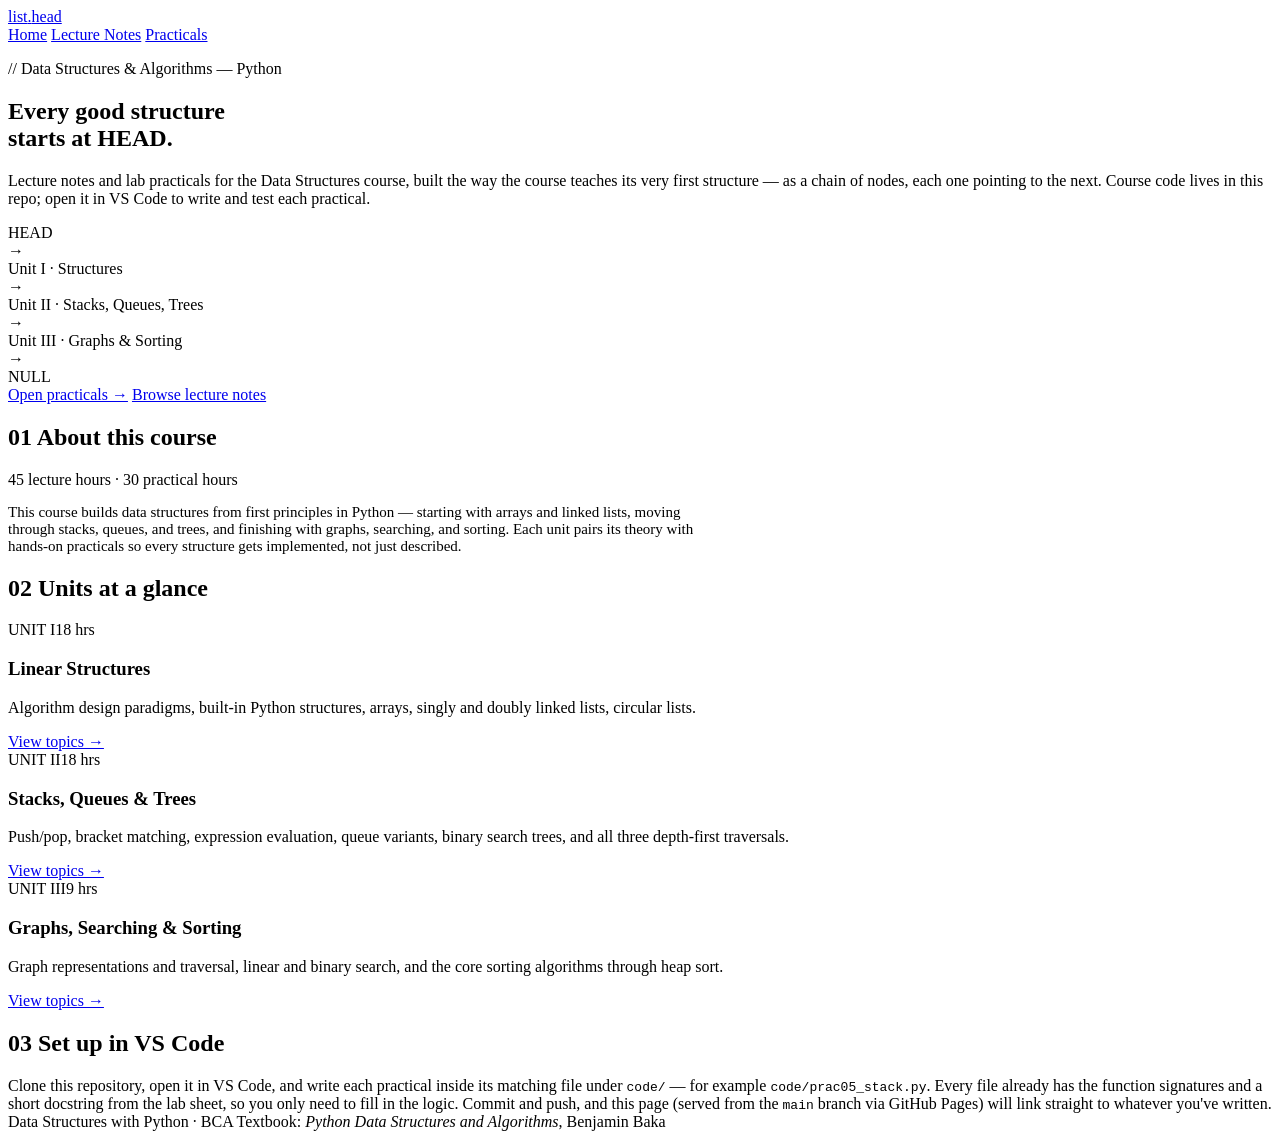
==== index.html @ 686e690a "save changes" ====
<!DOCTYPE html>
<html lang="en">
<head>
<meta charset="UTF-8">
<meta name="viewport" content="width=device-width, initial-scale=1.0">
<title>Data Structures with Python — Course Hub</title>
<meta name="description" content="Lecture notes and lab practicals for Data Structures with Python.">
<link rel="preconnect" href="https://fonts.googleapis.com">
<link href="https://fonts.googleapis.com/css2?family=IBM+Plex+Sans:wght@400;500;600;700&family=JetBrains+Mono:wght@400;500;600;700&display=swap" rel="stylesheet">
<link rel="stylesheet" href="css/style.css">
</head>
<body>

<header class="site-header">
  <div class="wrap">
    <a class="brand" href="index.html">list<span class="dot">.</span>head</a>
    <nav class="main-nav">
      <a href="index.html">Home</a>
      <a href="notes.html">Lecture Notes</a>
      <a href="practicals.html">Practicals</a>
    </nav>
  </div>
</header>

<section class="hero">
  <div class="wrap">
    <p class="eyebrow">// Data Structures &amp; Algorithms — Python</p>
    <h1 class="hero-title">Every good structure<br>starts at <span class="accent">HEAD</span>.</h1>
    <p class="hero-sub">
      Lecture notes and lab practicals for the Data Structures course, built the way
      the course teaches its very first structure — as a chain of nodes, each one
      pointing to the next. Course code lives in this repo; open it in VS&nbsp;Code
      to write and test each practical.
    </p>

    <div class="hero-diagram">
      <div class="chain">
        <div class="chain-node"><div class="node-box is-head">HEAD</div></div>
        <div class="pointer">→</div>
        <div class="chain-node"><div class="node-box is-active">Unit I · Structures</div></div>
        <div class="pointer">→</div>
        <div class="chain-node"><div class="node-box">Unit II · Stacks, Queues, Trees</div></div>
        <div class="pointer">→</div>
        <div class="chain-node"><div class="node-box">Unit III · Graphs &amp; Sorting</div></div>
        <div class="pointer">→</div>
        <div class="chain-node"><div class="node-box is-null">NULL</div></div>
      </div>
    </div>

    <div class="cta-row">
      <a class="btn btn-primary" href="practicals.html">Open practicals →</a>
      <a class="btn btn-secondary" href="notes.html">Browse lecture notes</a>
    </div>
  </div>
</section>

<section class="block reveal">
  <div class="wrap">
    <div class="section-head">
      <h2 class="section-title"><span class="idx">01</span> About this course</h2>
      <span class="section-note">45 lecture hours · 30 practical hours</span>
    </div>
    <p style="color:var(--muted); max-width:720px; font-size:15px;">
      This course builds data structures from first principles in Python — starting
      with arrays and linked lists, moving through stacks, queues, and trees, and
      finishing with graphs, searching, and sorting. Each unit pairs its theory with
      hands-on practicals so every structure gets implemented, not just described.
    </p>
  </div>
</section>

<section class="block reveal">
  <div class="wrap">
    <div class="section-head">
      <h2 class="section-title"><span class="idx">02</span> Units at a glance</h2>
    </div>
    <div class="units-grid">
      <div class="unit-card">
        <div class="unit-meta"><span>UNIT I</span><span class="unit-hours">18 hrs</span></div>
        <h3>Linear Structures</h3>
        <p>Algorithm design paradigms, built-in Python structures, arrays, singly
          and doubly linked lists, circular lists.</p>
        <a class="unit-link" href="notes.html#unit1">View topics →</a>
      </div>
      <div class="unit-card">
        <div class="unit-meta"><span>UNIT II</span><span class="unit-hours">18 hrs</span></div>
        <h3>Stacks, Queues &amp; Trees</h3>
        <p>Push/pop, bracket matching, expression evaluation, queue variants, binary
          search trees, and all three depth-first traversals.</p>
        <a class="unit-link" href="notes.html#unit2">View topics →</a>
      </div>
      <div class="unit-card">
        <div class="unit-meta"><span>UNIT III</span><span class="unit-hours">9 hrs</span></div>
        <h3>Graphs, Searching &amp; Sorting</h3>
        <p>Graph representations and traversal, linear and binary search, and the
          core sorting algorithms through heap sort.</p>
        <a class="unit-link" href="notes.html#unit3">View topics →</a>
      </div>
    </div>
  </div>
</section>

<section class="block reveal">
  <div class="wrap">
    <div class="section-head">
      <h2 class="section-title"><span class="idx">03</span> Set up in VS Code</h2>
    </div>
    <div class="callout">
      Clone this repository, open it in VS Code, and write each practical inside its
      matching file under <code>code/</code> — for example <code>code/prac05_stack.py</code>.
      Every file already has the function signatures and a short docstring from the
      lab sheet, so you only need to fill in the logic. Commit and push, and this
      page (served from the <code>main</code> branch via GitHub Pages) will link
      straight to whatever you've written.
    </div>
  </div>
</section>

<footer class="site-footer">
  <div class="wrap">
    <span>Data Structures with Python · BCA</span>
    <span>Textbook: <em>Python Data Structures and Algorithms</em>, Benjamin Baka</span>
  </div>
</footer>

<script src="js/script.js"></script>
</body>
</html>
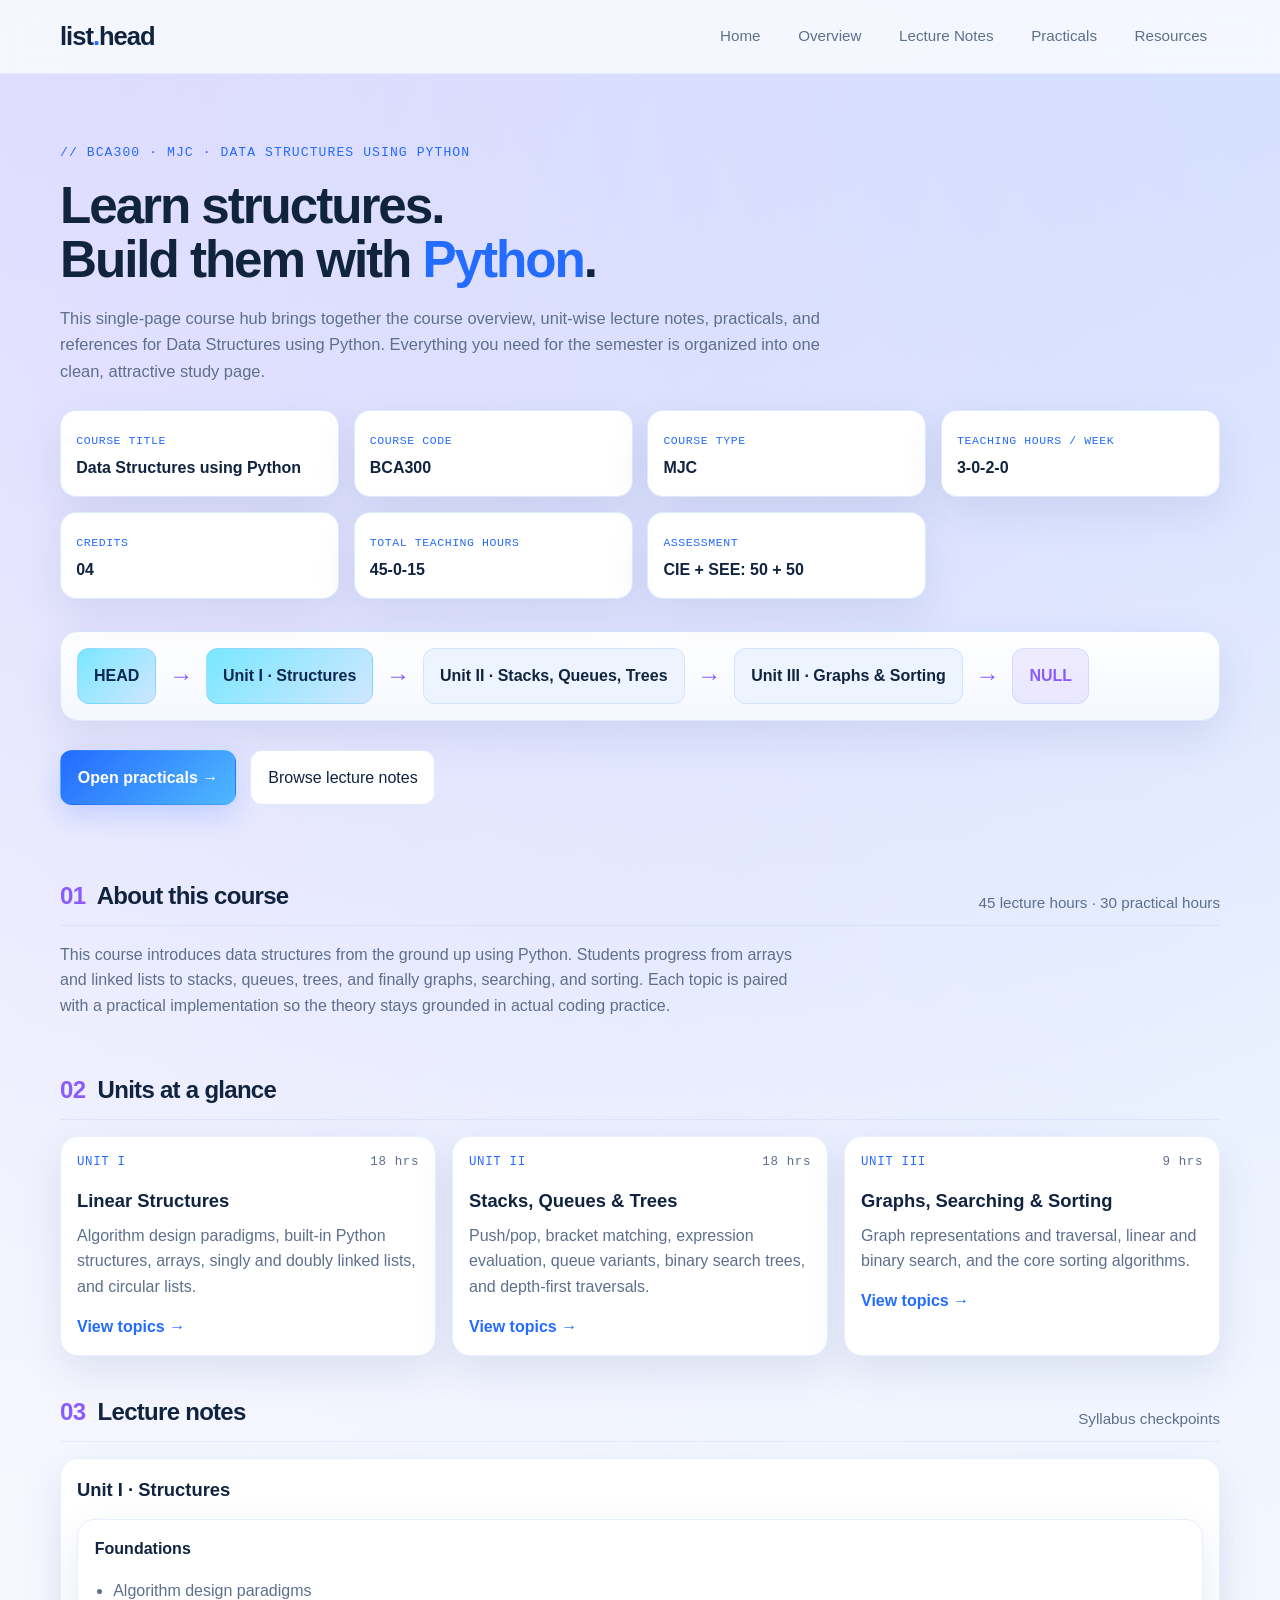
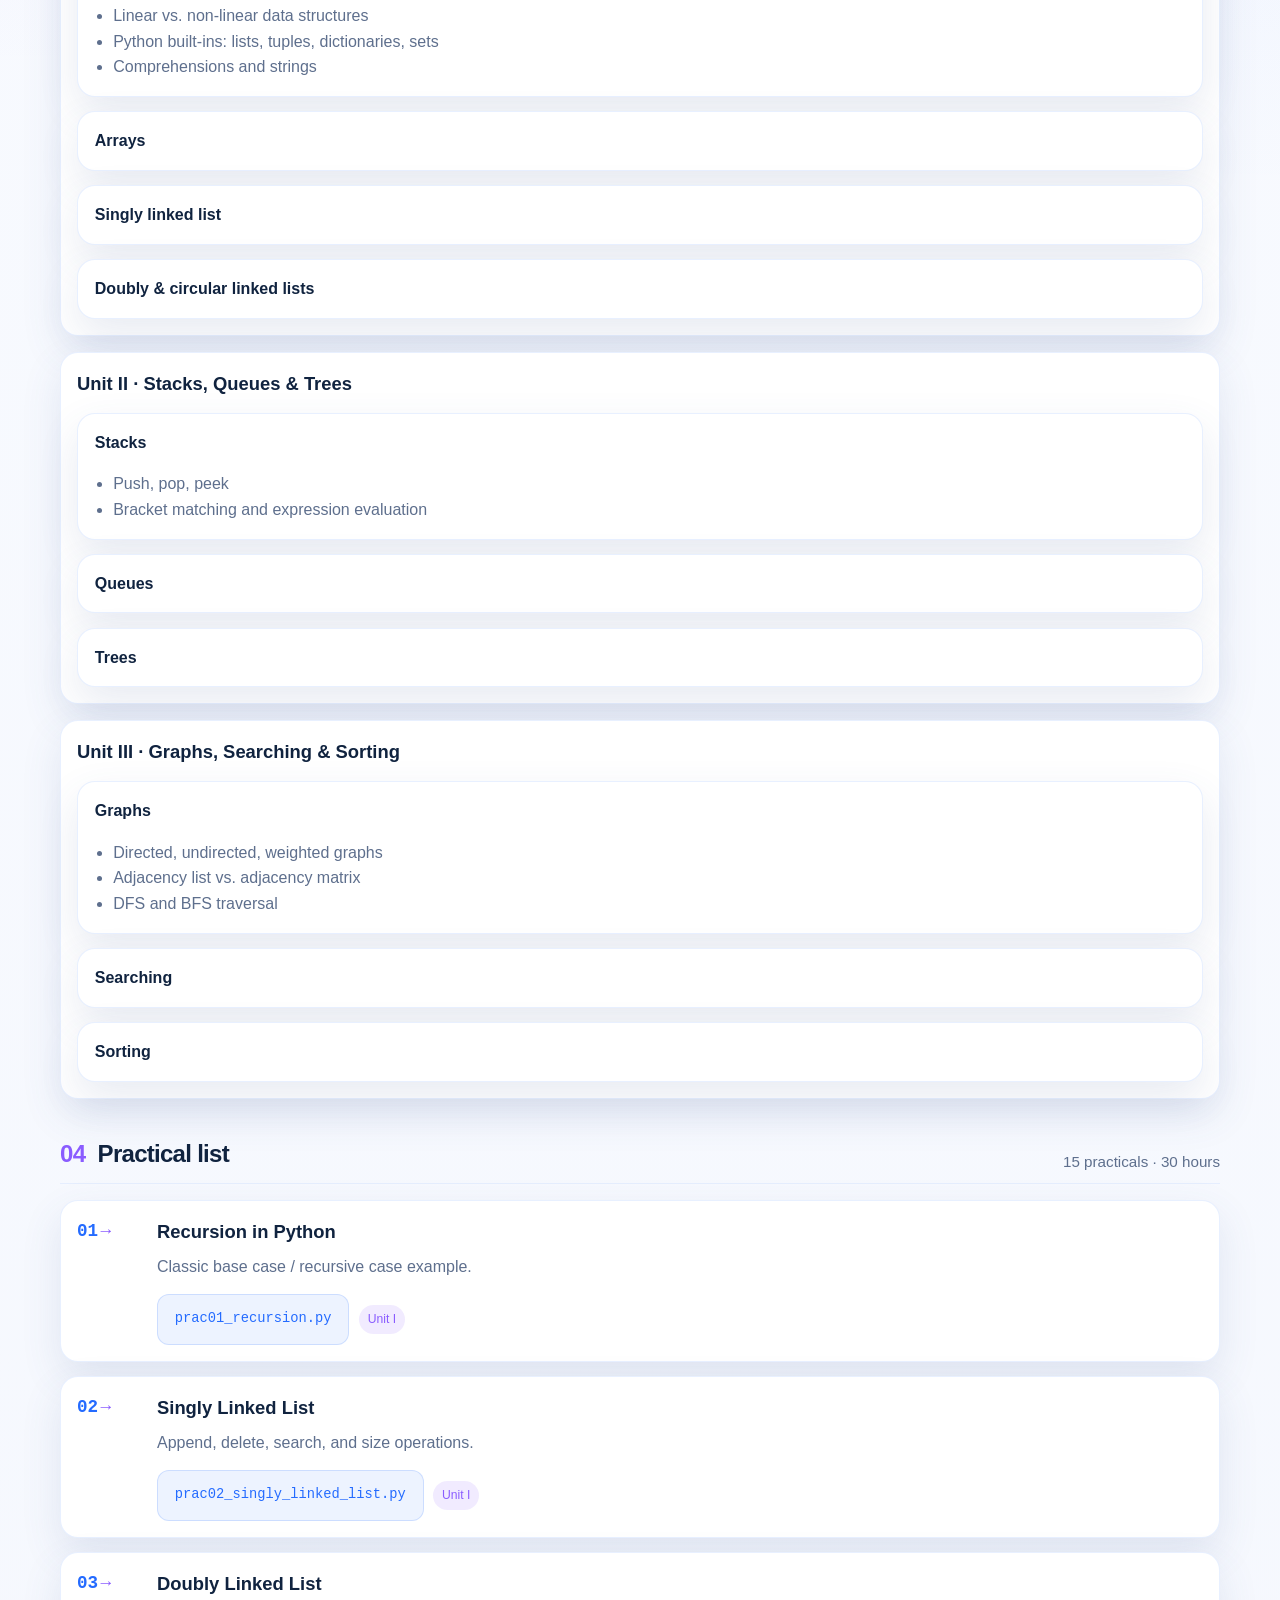
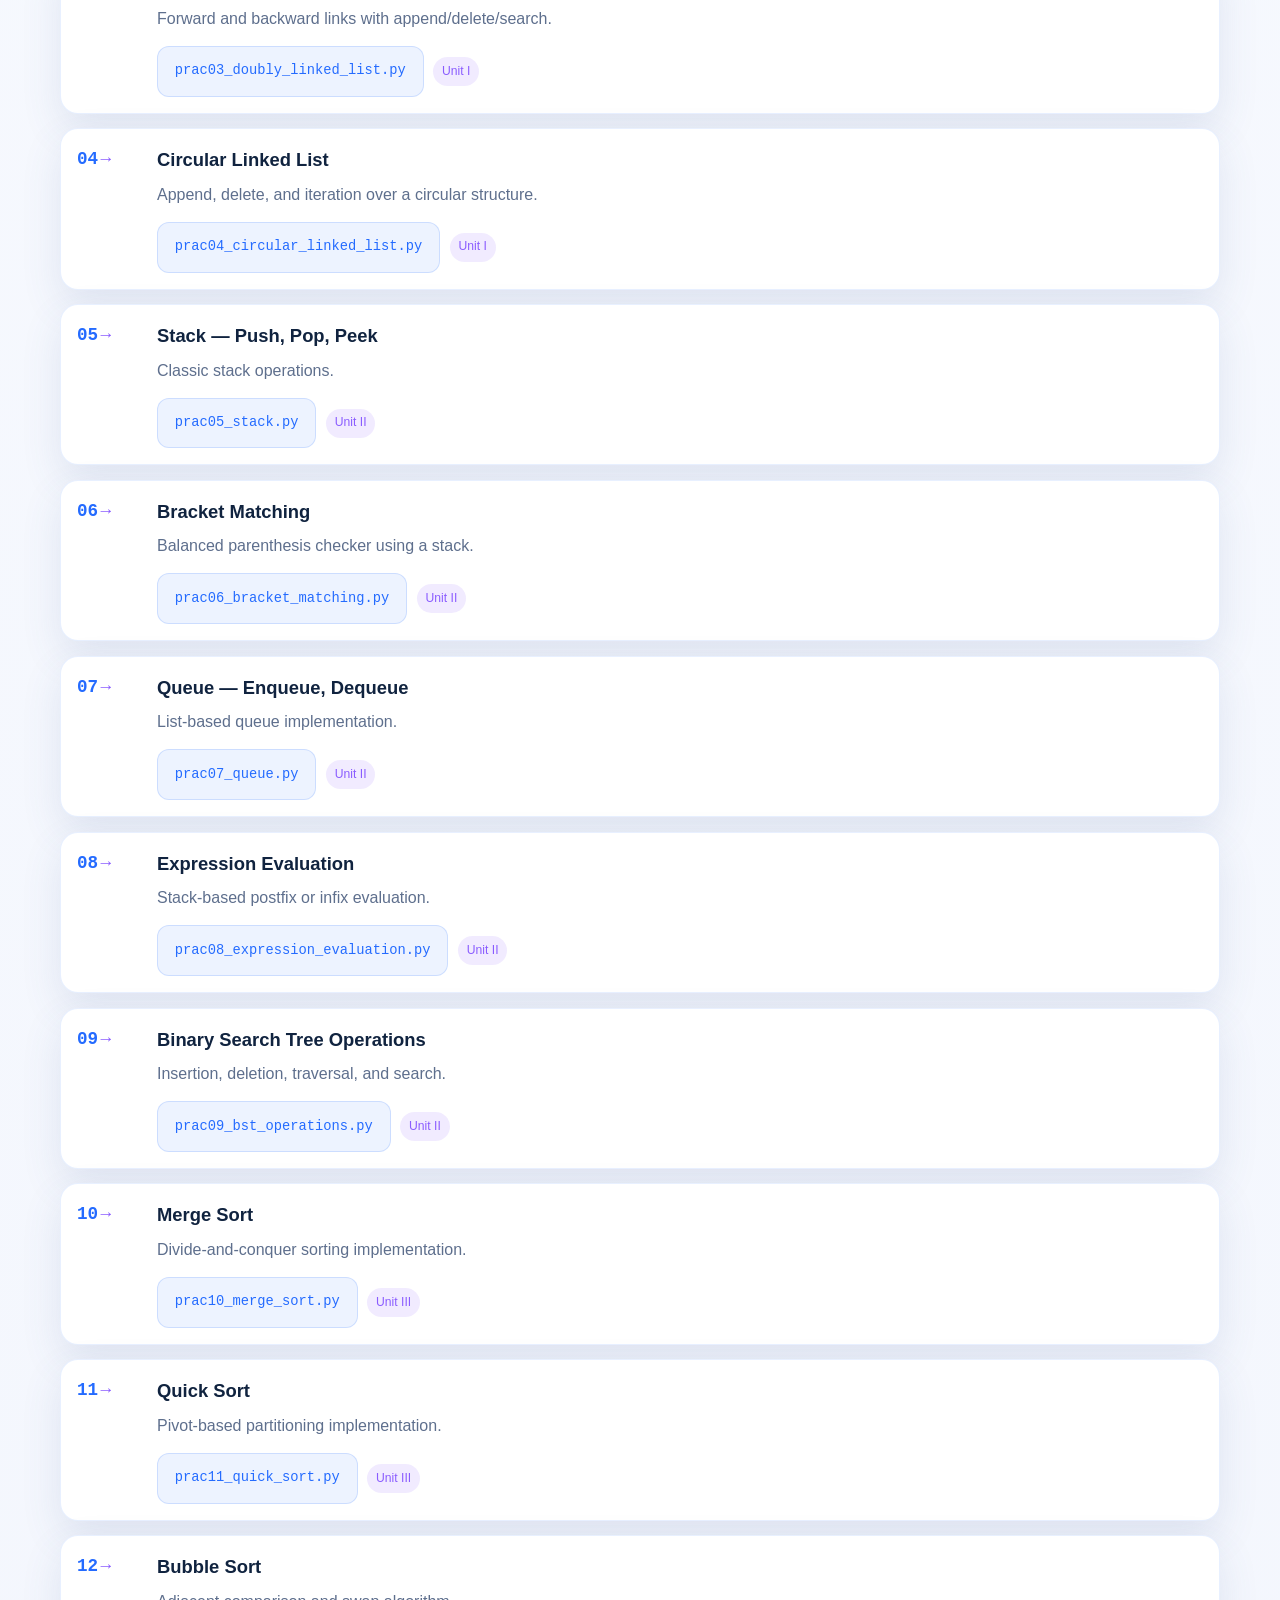
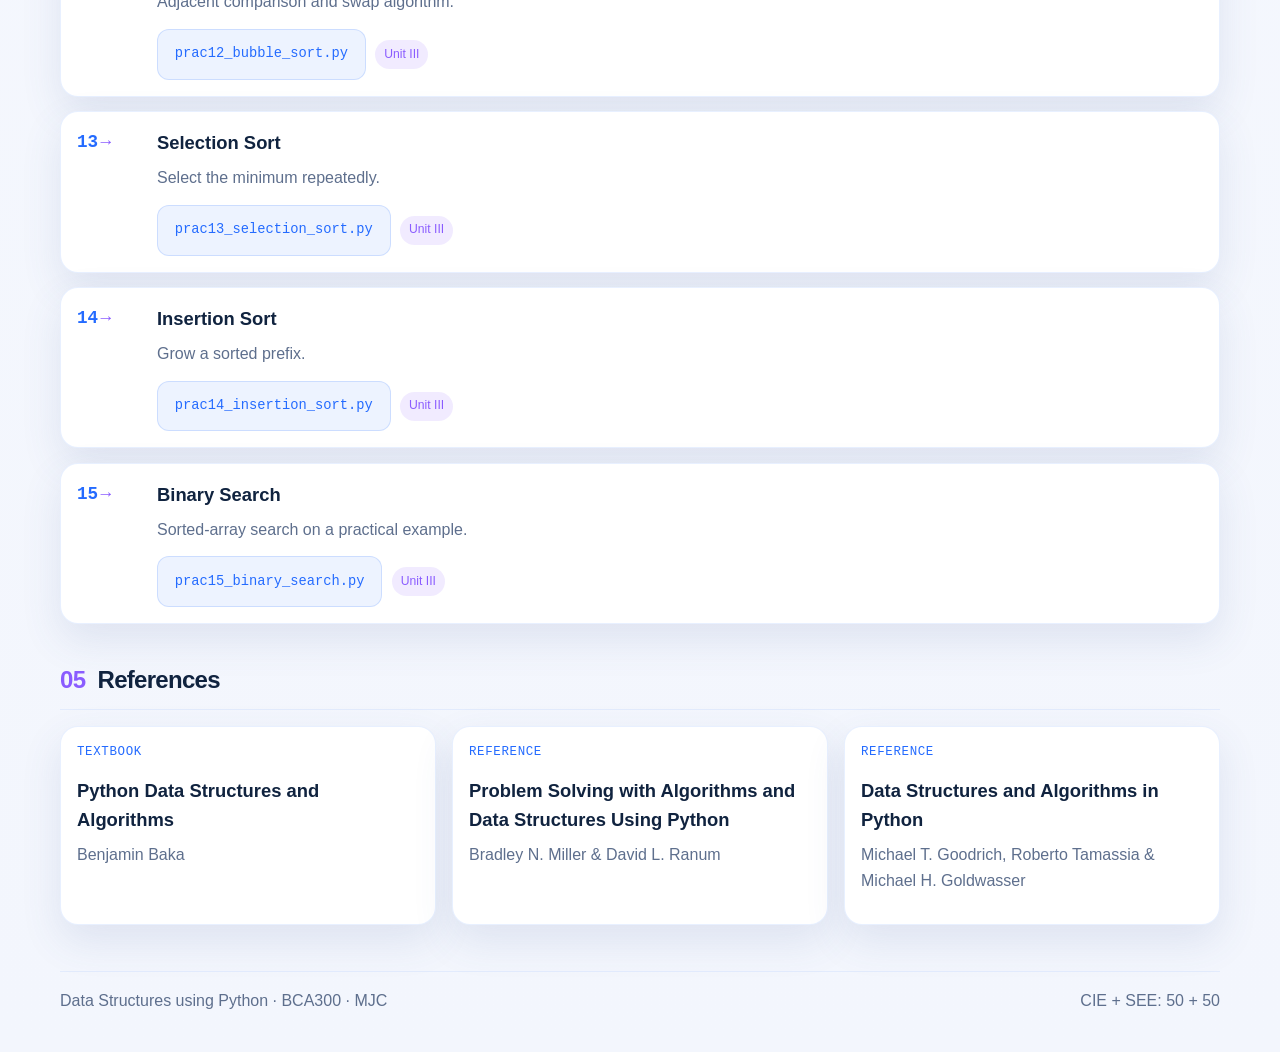
==== commit cd7da47f: "changes" ====
--- a/index.html
+++ b/index.html
@@ -3,8 +3,8 @@
 <head>
 <meta charset="UTF-8">
 <meta name="viewport" content="width=device-width, initial-scale=1.0">
-<title>Data Structures with Python — Course Hub</title>
-<meta name="description" content="Lecture notes and lab practicals for Data Structures with Python.">
+<title>Data Structures using Python — Course Hub</title>
+<meta name="description" content="Single-page course website for Data Structures using Python (BCA300, MJC).">
 <link rel="preconnect" href="https://fonts.googleapis.com">
 <link href="https://fonts.googleapis.com/css2?family=IBM+Plex+Sans:wght@400;500;600;700&family=JetBrains+Mono:wght@400;500;600;700&display=swap" rel="stylesheet">
 <link rel="stylesheet" href="css/style.css">
@@ -13,25 +13,57 @@
 
 <header class="site-header">
   <div class="wrap">
-    <a class="brand" href="index.html">list<span class="dot">.</span>head</a>
+    <a class="brand" href="#home">list<span class="dot">.</span>head</a>
     <nav class="main-nav">
-      <a href="index.html">Home</a>
-      <a href="notes.html">Lecture Notes</a>
-      <a href="practicals.html">Practicals</a>
+      <a href="#home">Home</a>
+      <a href="#overview">Overview</a>
+      <a href="#notes">Lecture Notes</a>
+      <a href="#practicals">Practicals</a>
+      <a href="#resources">Resources</a>
     </nav>
   </div>
 </header>
 
-<section class="hero">
-  <div class="wrap">
-    <p class="eyebrow">// Data Structures &amp; Algorithms — Python</p>
-    <h1 class="hero-title">Every good structure<br>starts at <span class="accent">HEAD</span>.</h1>
+<section class="hero" id="home">
+  <div class="wrap">
+    <p class="eyebrow">// BCA300 · MJC · Data Structures using Python</p>
+    <h1 class="hero-title">Learn structures.<br>Build them with <span class="accent">Python</span>.</h1>
     <p class="hero-sub">
-      Lecture notes and lab practicals for the Data Structures course, built the way
-      the course teaches its very first structure — as a chain of nodes, each one
-      pointing to the next. Course code lives in this repo; open it in VS&nbsp;Code
-      to write and test each practical.
+      This single-page course hub brings together the course overview, unit-wise lecture
+      notes, practicals, and references for Data Structures using Python. Everything you
+      need for the semester is organized into one clean, attractive study page.
     </p>
+
+    <div class="course-stats">
+      <div class="stat-card">
+        <span class="stat-label">Course Title</span>
+        <strong>Data Structures using Python</strong>
+      </div>
+      <div class="stat-card">
+        <span class="stat-label">Course Code</span>
+        <strong>BCA300</strong>
+      </div>
+      <div class="stat-card">
+        <span class="stat-label">Course Type</span>
+        <strong>MJC</strong>
+      </div>
+      <div class="stat-card">
+        <span class="stat-label">Teaching Hours / Week</span>
+        <strong>3-0-2-0</strong>
+      </div>
+      <div class="stat-card">
+        <span class="stat-label">Credits</span>
+        <strong>04</strong>
+      </div>
+      <div class="stat-card">
+        <span class="stat-label">Total Teaching Hours</span>
+        <strong>45-0-15</strong>
+      </div>
+      <div class="stat-card">
+        <span class="stat-label">Assessment</span>
+        <strong>CIE + SEE: 50 + 50</strong>
+      </div>
+    </div>
 
     <div class="hero-diagram">
       <div class="chain">
@@ -48,23 +80,23 @@
     </div>
 
     <div class="cta-row">
-      <a class="btn btn-primary" href="practicals.html">Open practicals →</a>
-      <a class="btn btn-secondary" href="notes.html">Browse lecture notes</a>
-    </div>
-  </div>
-</section>
-
-<section class="block reveal">
+      <a class="btn btn-primary" href="#practicals">Open practicals →</a>
+      <a class="btn btn-secondary" href="#notes">Browse lecture notes</a>
+    </div>
+  </div>
+</section>
+
+<section class="block reveal" id="overview">
   <div class="wrap">
     <div class="section-head">
       <h2 class="section-title"><span class="idx">01</span> About this course</h2>
       <span class="section-note">45 lecture hours · 30 practical hours</span>
     </div>
-    <p style="color:var(--muted); max-width:720px; font-size:15px;">
-      This course builds data structures from first principles in Python — starting
-      with arrays and linked lists, moving through stacks, queues, and trees, and
-      finishing with graphs, searching, and sorting. Each unit pairs its theory with
-      hands-on practicals so every structure gets implemented, not just described.
+    <p class="lead-copy">
+      This course introduces data structures from the ground up using Python. Students progress
+      from arrays and linked lists to stacks, queues, trees, and finally graphs, searching, and
+      sorting. Each topic is paired with a practical implementation so the theory stays grounded
+      in actual coding practice.
     </p>
   </div>
 </section>
@@ -78,48 +110,195 @@
       <div class="unit-card">
         <div class="unit-meta"><span>UNIT I</span><span class="unit-hours">18 hrs</span></div>
         <h3>Linear Structures</h3>
-        <p>Algorithm design paradigms, built-in Python structures, arrays, singly
-          and doubly linked lists, circular lists.</p>
-        <a class="unit-link" href="notes.html#unit1">View topics →</a>
+        <p>Algorithm design paradigms, built-in Python structures, arrays, singly and doubly linked lists, and circular lists.</p>
+        <a class="unit-link" href="#unit1">View topics →</a>
       </div>
       <div class="unit-card">
         <div class="unit-meta"><span>UNIT II</span><span class="unit-hours">18 hrs</span></div>
         <h3>Stacks, Queues &amp; Trees</h3>
-        <p>Push/pop, bracket matching, expression evaluation, queue variants, binary
-          search trees, and all three depth-first traversals.</p>
-        <a class="unit-link" href="notes.html#unit2">View topics →</a>
+        <p>Push/pop, bracket matching, expression evaluation, queue variants, binary search trees, and depth-first traversals.</p>
+        <a class="unit-link" href="#unit2">View topics →</a>
       </div>
       <div class="unit-card">
         <div class="unit-meta"><span>UNIT III</span><span class="unit-hours">9 hrs</span></div>
         <h3>Graphs, Searching &amp; Sorting</h3>
-        <p>Graph representations and traversal, linear and binary search, and the
-          core sorting algorithms through heap sort.</p>
-        <a class="unit-link" href="notes.html#unit3">View topics →</a>
-      </div>
-    </div>
-  </div>
-</section>
-
-<section class="block reveal">
-  <div class="wrap">
-    <div class="section-head">
-      <h2 class="section-title"><span class="idx">03</span> Set up in VS Code</h2>
-    </div>
-    <div class="callout">
-      Clone this repository, open it in VS Code, and write each practical inside its
-      matching file under <code>code/</code> — for example <code>code/prac05_stack.py</code>.
-      Every file already has the function signatures and a short docstring from the
-      lab sheet, so you only need to fill in the logic. Commit and push, and this
-      page (served from the <code>main</code> branch via GitHub Pages) will link
-      straight to whatever you've written.
+        <p>Graph representations and traversal, linear and binary search, and the core sorting algorithms.</p>
+        <a class="unit-link" href="#unit3">View topics →</a>
+      </div>
+    </div>
+  </div>
+</section>
+
+<section class="block reveal" id="notes">
+  <div class="wrap">
+    <div class="section-head">
+      <h2 class="section-title"><span class="idx">03</span> Lecture notes</h2>
+      <span class="section-note">Syllabus checkpoints</span>
+    </div>
+
+    <div class="topic-block" id="unit1">
+      <h3>Unit I · Structures</h3>
+      <details class="topic-set" open>
+        <summary>Foundations</summary>
+        <div class="topic-body">
+          <ul>
+            <li>Algorithm design paradigms</li>
+            <li>Linear vs. non-linear data structures</li>
+            <li>Python built-ins: lists, tuples, dictionaries, sets</li>
+            <li>Comprehensions and strings</li>
+          </ul>
+        </div>
+      </details>
+      <details class="topic-set">
+        <summary>Arrays</summary>
+        <div class="topic-body">
+          <ul>
+            <li>Operations, applications, and limitations</li>
+            <li>Lists and pointer-based structures</li>
+          </ul>
+        </div>
+      </details>
+      <details class="topic-set">
+        <summary>Singly linked list</summary>
+        <div class="topic-body">
+          <ul>
+            <li>Node structure</li>
+            <li>Append, size, traversal, delete, search, clear</li>
+          </ul>
+        </div>
+      </details>
+      <details class="topic-set">
+        <summary>Doubly &amp; circular linked lists</summary>
+        <div class="topic-body">
+          <ul>
+            <li>Doubly linked structure and operations</li>
+            <li>Circular list traversal and deletion</li>
+          </ul>
+        </div>
+      </details>
+    </div>
+
+    <div class="topic-block" id="unit2">
+      <h3>Unit II · Stacks, Queues &amp; Trees</h3>
+      <details class="topic-set" open>
+        <summary>Stacks</summary>
+        <div class="topic-body">
+          <ul>
+            <li>Push, pop, peek</li>
+            <li>Bracket matching and expression evaluation</li>
+          </ul>
+        </div>
+      </details>
+      <details class="topic-set">
+        <summary>Queues</summary>
+        <div class="topic-body">
+          <ul>
+            <li>Queue design</li>
+            <li>Enqueue and dequeue operations</li>
+            <li>Real-world queue use cases</li>
+          </ul>
+        </div>
+      </details>
+      <details class="topic-set">
+        <summary>Trees</summary>
+        <div class="topic-body">
+          <ul>
+            <li>Binary trees and BST operations</li>
+            <li>Inorder, preorder, postorder traversals</li>
+            <li>Expression trees and balancing</li>
+          </ul>
+        </div>
+      </details>
+    </div>
+
+    <div class="topic-block" id="unit3">
+      <h3>Unit III · Graphs, Searching &amp; Sorting</h3>
+      <details class="topic-set" open>
+        <summary>Graphs</summary>
+        <div class="topic-body">
+          <ul>
+            <li>Directed, undirected, weighted graphs</li>
+            <li>Adjacency list vs. adjacency matrix</li>
+            <li>DFS and BFS traversal</li>
+          </ul>
+        </div>
+      </details>
+      <details class="topic-set">
+        <summary>Searching</summary>
+        <div class="topic-body">
+          <ul>
+            <li>Linear search</li>
+            <li>Binary search</li>
+          </ul>
+        </div>
+      </details>
+      <details class="topic-set">
+        <summary>Sorting</summary>
+        <div class="topic-body">
+          <ul>
+            <li>Bubble, insertion, selection, quick, heap sort</li>
+          </ul>
+        </div>
+      </details>
+    </div>
+  </div>
+</section>
+
+<section class="block reveal" id="practicals">
+  <div class="wrap">
+    <div class="section-head">
+      <h2 class="section-title"><span class="idx">04</span> Practical list</h2>
+      <span class="section-note">15 practicals · 30 hours</span>
+    </div>
+    <div class="prac-list">
+      <div class="prac-node"><div class="prac-index">01<span class="arrow">→</span></div><div class="prac-body"><h3>Recursion in Python</h3><p>Classic base case / recursive case example.</p><div class="prac-actions"><a class="code-pill" href="code/prac01_recursion.py">prac01_recursion.py</a><span class="path-tag">Unit I</span></div></div></div>
+      <div class="prac-node"><div class="prac-index">02<span class="arrow">→</span></div><div class="prac-body"><h3>Singly Linked List</h3><p>Append, delete, search, and size operations.</p><div class="prac-actions"><a class="code-pill" href="code/prac02_singly_linked_list.py">prac02_singly_linked_list.py</a><span class="path-tag">Unit I</span></div></div></div>
+      <div class="prac-node"><div class="prac-index">03<span class="arrow">→</span></div><div class="prac-body"><h3>Doubly Linked List</h3><p>Forward and backward links with append/delete/search.</p><div class="prac-actions"><a class="code-pill" href="code/prac03_doubly_linked_list.py">prac03_doubly_linked_list.py</a><span class="path-tag">Unit I</span></div></div></div>
+      <div class="prac-node"><div class="prac-index">04<span class="arrow">→</span></div><div class="prac-body"><h3>Circular Linked List</h3><p>Append, delete, and iteration over a circular structure.</p><div class="prac-actions"><a class="code-pill" href="code/prac04_circular_linked_list.py">prac04_circular_linked_list.py</a><span class="path-tag">Unit I</span></div></div></div>
+      <div class="prac-node"><div class="prac-index">05<span class="arrow">→</span></div><div class="prac-body"><h3>Stack — Push, Pop, Peek</h3><p>Classic stack operations.</p><div class="prac-actions"><a class="code-pill" href="code/prac05_stack.py">prac05_stack.py</a><span class="path-tag">Unit II</span></div></div></div>
+      <div class="prac-node"><div class="prac-index">06<span class="arrow">→</span></div><div class="prac-body"><h3>Bracket Matching</h3><p>Balanced parenthesis checker using a stack.</p><div class="prac-actions"><a class="code-pill" href="code/prac06_bracket_matching.py">prac06_bracket_matching.py</a><span class="path-tag">Unit II</span></div></div></div>
+      <div class="prac-node"><div class="prac-index">07<span class="arrow">→</span></div><div class="prac-body"><h3>Queue — Enqueue, Dequeue</h3><p>List-based queue implementation.</p><div class="prac-actions"><a class="code-pill" href="code/prac07_queue.py">prac07_queue.py</a><span class="path-tag">Unit II</span></div></div></div>
+      <div class="prac-node"><div class="prac-index">08<span class="arrow">→</span></div><div class="prac-body"><h3>Expression Evaluation</h3><p>Stack-based postfix or infix evaluation.</p><div class="prac-actions"><a class="code-pill" href="code/prac08_expression_evaluation.py">prac08_expression_evaluation.py</a><span class="path-tag">Unit II</span></div></div></div>
+      <div class="prac-node"><div class="prac-index">09<span class="arrow">→</span></div><div class="prac-body"><h3>Binary Search Tree Operations</h3><p>Insertion, deletion, traversal, and search.</p><div class="prac-actions"><a class="code-pill" href="code/prac09_bst_operations.py">prac09_bst_operations.py</a><span class="path-tag">Unit II</span></div></div></div>
+      <div class="prac-node"><div class="prac-index">10<span class="arrow">→</span></div><div class="prac-body"><h3>Merge Sort</h3><p>Divide-and-conquer sorting implementation.</p><div class="prac-actions"><a class="code-pill" href="code/prac10_merge_sort.py">prac10_merge_sort.py</a><span class="path-tag">Unit III</span></div></div></div>
+      <div class="prac-node"><div class="prac-index">11<span class="arrow">→</span></div><div class="prac-body"><h3>Quick Sort</h3><p>Pivot-based partitioning implementation.</p><div class="prac-actions"><a class="code-pill" href="code/prac11_quick_sort.py">prac11_quick_sort.py</a><span class="path-tag">Unit III</span></div></div></div>
+      <div class="prac-node"><div class="prac-index">12<span class="arrow">→</span></div><div class="prac-body"><h3>Bubble Sort</h3><p>Adjacent comparison and swap algorithm.</p><div class="prac-actions"><a class="code-pill" href="code/prac12_bubble_sort.py">prac12_bubble_sort.py</a><span class="path-tag">Unit III</span></div></div></div>
+      <div class="prac-node"><div class="prac-index">13<span class="arrow">→</span></div><div class="prac-body"><h3>Selection Sort</h3><p>Select the minimum repeatedly.</p><div class="prac-actions"><a class="code-pill" href="code/prac13_selection_sort.py">prac13_selection_sort.py</a><span class="path-tag">Unit III</span></div></div></div>
+      <div class="prac-node"><div class="prac-index">14<span class="arrow">→</span></div><div class="prac-body"><h3>Insertion Sort</h3><p>Grow a sorted prefix.</p><div class="prac-actions"><a class="code-pill" href="code/prac14_insertion_sort.py">prac14_insertion_sort.py</a><span class="path-tag">Unit III</span></div></div></div>
+      <div class="prac-node"><div class="prac-index">15<span class="arrow">→</span></div><div class="prac-body"><h3>Binary Search</h3><p>Sorted-array search on a practical example.</p><div class="prac-actions"><a class="code-pill" href="code/prac15_binary_search.py">prac15_binary_search.py</a><span class="path-tag">Unit III</span></div></div></div>
+    </div>
+  </div>
+</section>
+
+<section class="block reveal" id="resources">
+  <div class="wrap">
+    <div class="section-head">
+      <h2 class="section-title"><span class="idx">05</span> References</h2>
+    </div>
+    <div class="units-grid">
+      <div class="unit-card">
+        <div class="unit-meta"><span>TEXTBOOK</span></div>
+        <h3>Python Data Structures and Algorithms</h3>
+        <p>Benjamin Baka</p>
+      </div>
+      <div class="unit-card">
+        <div class="unit-meta"><span>REFERENCE</span></div>
+        <h3>Problem Solving with Algorithms and Data Structures Using Python</h3>
+        <p>Bradley N. Miller &amp; David L. Ranum</p>
+      </div>
+      <div class="unit-card">
+        <div class="unit-meta"><span>REFERENCE</span></div>
+        <h3>Data Structures and Algorithms in Python</h3>
+        <p>Michael T. Goodrich, Roberto Tamassia &amp; Michael H. Goldwasser</p>
+      </div>
     </div>
   </div>
 </section>
 
 <footer class="site-footer">
   <div class="wrap">
-    <span>Data Structures with Python · BCA</span>
-    <span>Textbook: <em>Python Data Structures and Algorithms</em>, Benjamin Baka</span>
+    <span>Data Structures using Python · BCA300 · MJC</span>
+    <span>CIE + SEE: 50 + 50</span>
   </div>
 </footer>
 
--- a/css/style.css
+++ b/css/style.css
@@ -0,0 +1,374 @@
+:root {
+  --bg: #f6f8ff;
+  --bg-soft: #eef4ff;
+  --panel: #ffffff;
+  --panel-strong: #f1f7ff;
+  --text: #10233f;
+  --muted: #5e6f8d;
+  --accent: #246bff;
+  --accent-2: #8a5cff;
+  --accent-soft: #dce9ff;
+  --line: rgba(36, 107, 255, 0.14);
+  --shadow: 0 16px 40px rgba(62, 92, 146, 0.12);
+  --radius: 18px;
+  --mono: "JetBrains Mono", monospace;
+  --sans: "IBM Plex Sans", sans-serif;
+}
+
+* { box-sizing: border-box; }
+html { scroll-behavior: smooth; }
+body {
+  margin: 0;
+  font-family: var(--sans);
+  color: var(--text);
+  background:
+    radial-gradient(circle at top left, rgba(138, 92, 255, 0.16), transparent 28%),
+    radial-gradient(circle at top right, rgba(36, 107, 255, 0.16), transparent 30%),
+    linear-gradient(180deg, #f9fbff 0%, #f3f6fd 100%);
+  line-height: 1.6;
+}
+
+a { color: inherit; text-decoration: none; }
+img { max-width: 100%; }
+
+.wrap {
+  width: min(1160px, calc(100% - 2rem));
+  margin: 0 auto;
+}
+
+.site-header {
+  position: sticky;
+  top: 0;
+  z-index: 20;
+  backdrop-filter: blur(12px);
+  background: rgba(249, 251, 255, 0.88);
+  border-bottom: 1px solid rgba(36, 107, 255, 0.08);
+}
+
+.site-header .wrap {
+  display: flex;
+  justify-content: space-between;
+  align-items: center;
+  padding: 1rem 0;
+  gap: 1rem;
+}
+
+.brand {
+  font-size: 1.6rem;
+  font-weight: 800;
+  letter-spacing: -0.04em;
+  color: var(--text);
+}
+
+.brand .dot, .accent { color: var(--accent); }
+
+.main-nav {
+  display: flex;
+  gap: 0.75rem;
+  flex-wrap: wrap;
+}
+
+.main-nav a {
+  padding: 0.5rem 0.8rem;
+  border-radius: 999px;
+  color: var(--muted);
+  font-size: 0.95rem;
+  transition: 0.2s ease;
+}
+
+.main-nav a:hover,
+.main-nav a[aria-current="page"] {
+  color: var(--text);
+  background: var(--accent-soft);
+}
+
+.hero {
+  padding: 4.25rem 0 3.1rem;
+}
+
+.eyebrow {
+  margin: 0 0 1rem;
+  color: var(--accent);
+  font-family: var(--mono);
+  text-transform: uppercase;
+  letter-spacing: 0.08em;
+  font-size: 0.82rem;
+}
+
+.hero-title {
+  margin: 0;
+  font-size: clamp(2.5rem, 4vw, 4.4rem);
+  line-height: 1.05;
+  letter-spacing: -0.04em;
+}
+
+.hero-sub {
+  margin: 1.15rem 0 0;
+  max-width: 780px;
+  color: var(--muted);
+  font-size: 1.03rem;
+}
+
+.course-stats {
+  display: grid;
+  grid-template-columns: repeat(4, minmax(0, 1fr));
+  gap: 0.9rem;
+  margin: 1.6rem 0 1.8rem;
+}
+
+.stat-card {
+  background: var(--panel);
+  border: 1px solid var(--line);
+  border-radius: 16px;
+  box-shadow: var(--shadow);
+  padding: 0.95rem;
+}
+
+.stat-card strong {
+  display: block;
+  margin-top: 0.25rem;
+  font-size: 1rem;
+}
+
+.stat-label {
+  color: var(--accent);
+  font-family: var(--mono);
+  font-size: 0.72rem;
+  letter-spacing: 0.05em;
+  text-transform: uppercase;
+}
+
+.hero-diagram {
+  margin: 2rem 0 1.8rem;
+  padding: 1rem;
+  border: 1px solid var(--line);
+  border-radius: var(--radius);
+  background: linear-gradient(180deg, #ffffff 0%, #f4f8ff 100%);
+  box-shadow: var(--shadow);
+  overflow: auto;
+}
+
+.chain {
+  display: flex;
+  align-items: center;
+  gap: 0.8rem;
+  min-width: 860px;
+}
+
+.chain-node { display: flex; align-items: center; }
+
+.node-box {
+  padding: 0.9rem 1rem;
+  border-radius: 12px;
+  background: #eef4ff;
+  border: 1px solid rgba(36, 107, 255, 0.12);
+  color: var(--text);
+  font-weight: 700;
+  white-space: nowrap;
+}
+
+.node-box.is-head,
+.node-box.is-active {
+  background: linear-gradient(135deg, #79e7ff, #cfe7ff);
+  color: #0d2753;
+}
+
+.node-box.is-null {
+  background: rgba(138, 92, 255, 0.11);
+  color: var(--accent-2);
+}
+
+.pointer {
+  color: var(--accent-2);
+  font-size: 1.5rem;
+  font-weight: 700;
+}
+
+.cta-row {
+  display: flex;
+  gap: 0.9rem;
+  flex-wrap: wrap;
+}
+
+.btn,
+.code-pill {
+  display: inline-flex;
+  align-items: center;
+  gap: 0.45rem;
+  padding: 0.84rem 1.05rem;
+  border-radius: 12px;
+  border: 1px solid transparent;
+  transition: transform 0.18s ease, box-shadow 0.18s ease, background 0.18s ease;
+}
+
+.btn:hover,
+.code-pill:hover { transform: translateY(-1px); }
+
+.btn-primary {
+  background: linear-gradient(135deg, var(--accent), #4fb8ff);
+  color: #ffffff;
+  font-weight: 700;
+  box-shadow: 0 10px 28px rgba(36, 107, 255, 0.2);
+}
+
+.btn-secondary {
+  background: #ffffff;
+  border-color: var(--line);
+  color: var(--text);
+}
+
+.block { padding: 1.4rem 0 0.9rem; }
+
+.section-head {
+  display: flex;
+  align-items: end;
+  justify-content: space-between;
+  gap: 1rem;
+  margin-bottom: 1rem;
+  padding-bottom: 0.6rem;
+  border-bottom: 1px solid rgba(36, 107, 255, 0.08);
+}
+
+.section-title {
+  margin: 0;
+  font-size: 1.5rem;
+  letter-spacing: -0.03em;
+}
+
+.idx { color: var(--accent-2); margin-right: 0.4rem; }
+.section-note { color: var(--muted); font-size: 0.95rem; }
+
+.lead-copy {
+  color: var(--muted);
+  max-width: 760px;
+  font-size: 1rem;
+}
+
+.units-grid {
+  display: grid;
+  grid-template-columns: repeat(3, minmax(0, 1fr));
+  gap: 1rem;
+}
+
+.unit-card,
+.topic-block,
+.prac-node,
+.topic-set {
+  background: var(--panel);
+  border: 1px solid rgba(36, 107, 255, 0.1);
+  border-radius: var(--radius);
+  box-shadow: var(--shadow);
+}
+
+.unit-card { padding: 1rem; }
+.topic-block { padding: 1rem; margin-top: 1rem; }
+
+.unit-meta {
+  display: flex;
+  justify-content: space-between;
+  color: var(--accent);
+  font-family: var(--mono);
+  font-size: 0.78rem;
+  letter-spacing: 0.05em;
+  margin-bottom: 0.8rem;
+}
+
+.unit-hours { color: var(--muted); }
+.unit-card h3, .topic-block h3, .prac-body h3 { margin: 0 0 0.45rem; font-size: 1.15rem; }
+.unit-card p, .prac-body p { margin: 0 0 0.9rem; color: var(--muted); }
+.unit-link { color: var(--accent); font-weight: 700; }
+
+.topic-set {
+  margin-top: 0.9rem;
+  overflow: hidden;
+}
+
+.topic-set summary {
+  cursor: pointer;
+  padding: 1rem 1.05rem;
+  font-weight: 700;
+  list-style: none;
+}
+
+.topic-set summary::-webkit-details-marker { display: none; }
+.topic-body {
+  padding: 0 1.05rem 1rem;
+  color: var(--muted);
+}
+.topic-body ul { margin: 0; padding-left: 1.15rem; }
+
+.prac-list { display: grid; gap: 0.9rem; }
+.prac-node {
+  display: grid;
+  grid-template-columns: 80px 1fr;
+  padding: 1rem;
+}
+
+.prac-index {
+  color: var(--accent);
+  font-family: var(--mono);
+  font-weight: 700;
+  font-size: 1.1rem;
+}
+.prac-index .arrow { color: var(--accent-2); margin-left: 0.15rem; }
+.prac-actions {
+  display: flex;
+  gap: 0.6rem;
+  align-items: center;
+  flex-wrap: wrap;
+}
+
+.code-pill {
+  background: rgba(36, 107, 255, 0.08);
+  border-color: rgba(36, 107, 255, 0.16);
+  color: var(--accent);
+  font-family: var(--mono);
+  font-size: 0.86rem;
+}
+
+.path-tag {
+  padding: 0.3rem 0.55rem;
+  border-radius: 999px;
+  background: rgba(138, 92, 255, 0.12);
+  color: var(--accent-2);
+  font-size: 0.76rem;
+}
+
+.site-footer {
+  padding: 2rem 0 2.4rem;
+  color: var(--muted);
+}
+
+.site-footer .wrap {
+  display: flex;
+  justify-content: space-between;
+  gap: 1rem;
+  flex-wrap: wrap;
+  padding-top: 1rem;
+  border-top: 1px solid rgba(36, 107, 255, 0.08);
+}
+
+.reveal {
+  opacity: 0;
+  transform: translateY(14px);
+  transition: opacity 0.4s ease, transform 0.4s ease;
+}
+.reveal.visible { opacity: 1; transform: translateY(0); }
+
+@media (max-width: 980px) {
+  .course-stats { grid-template-columns: repeat(2, minmax(0, 1fr)); }
+  .units-grid { grid-template-columns: 1fr; }
+}
+
+@media (max-width: 860px) {
+  .chain { min-width: 740px; }
+}
+
+@media (max-width: 640px) {
+  .site-header .wrap,
+  .section-head,
+  .site-footer .wrap { flex-direction: column; align-items: flex-start; }
+  .course-stats { grid-template-columns: 1fr; }
+  .hero { padding-top: 2.5rem; }
+  .prac-node { grid-template-columns: 1fr; gap: 0.6rem; }
+}
